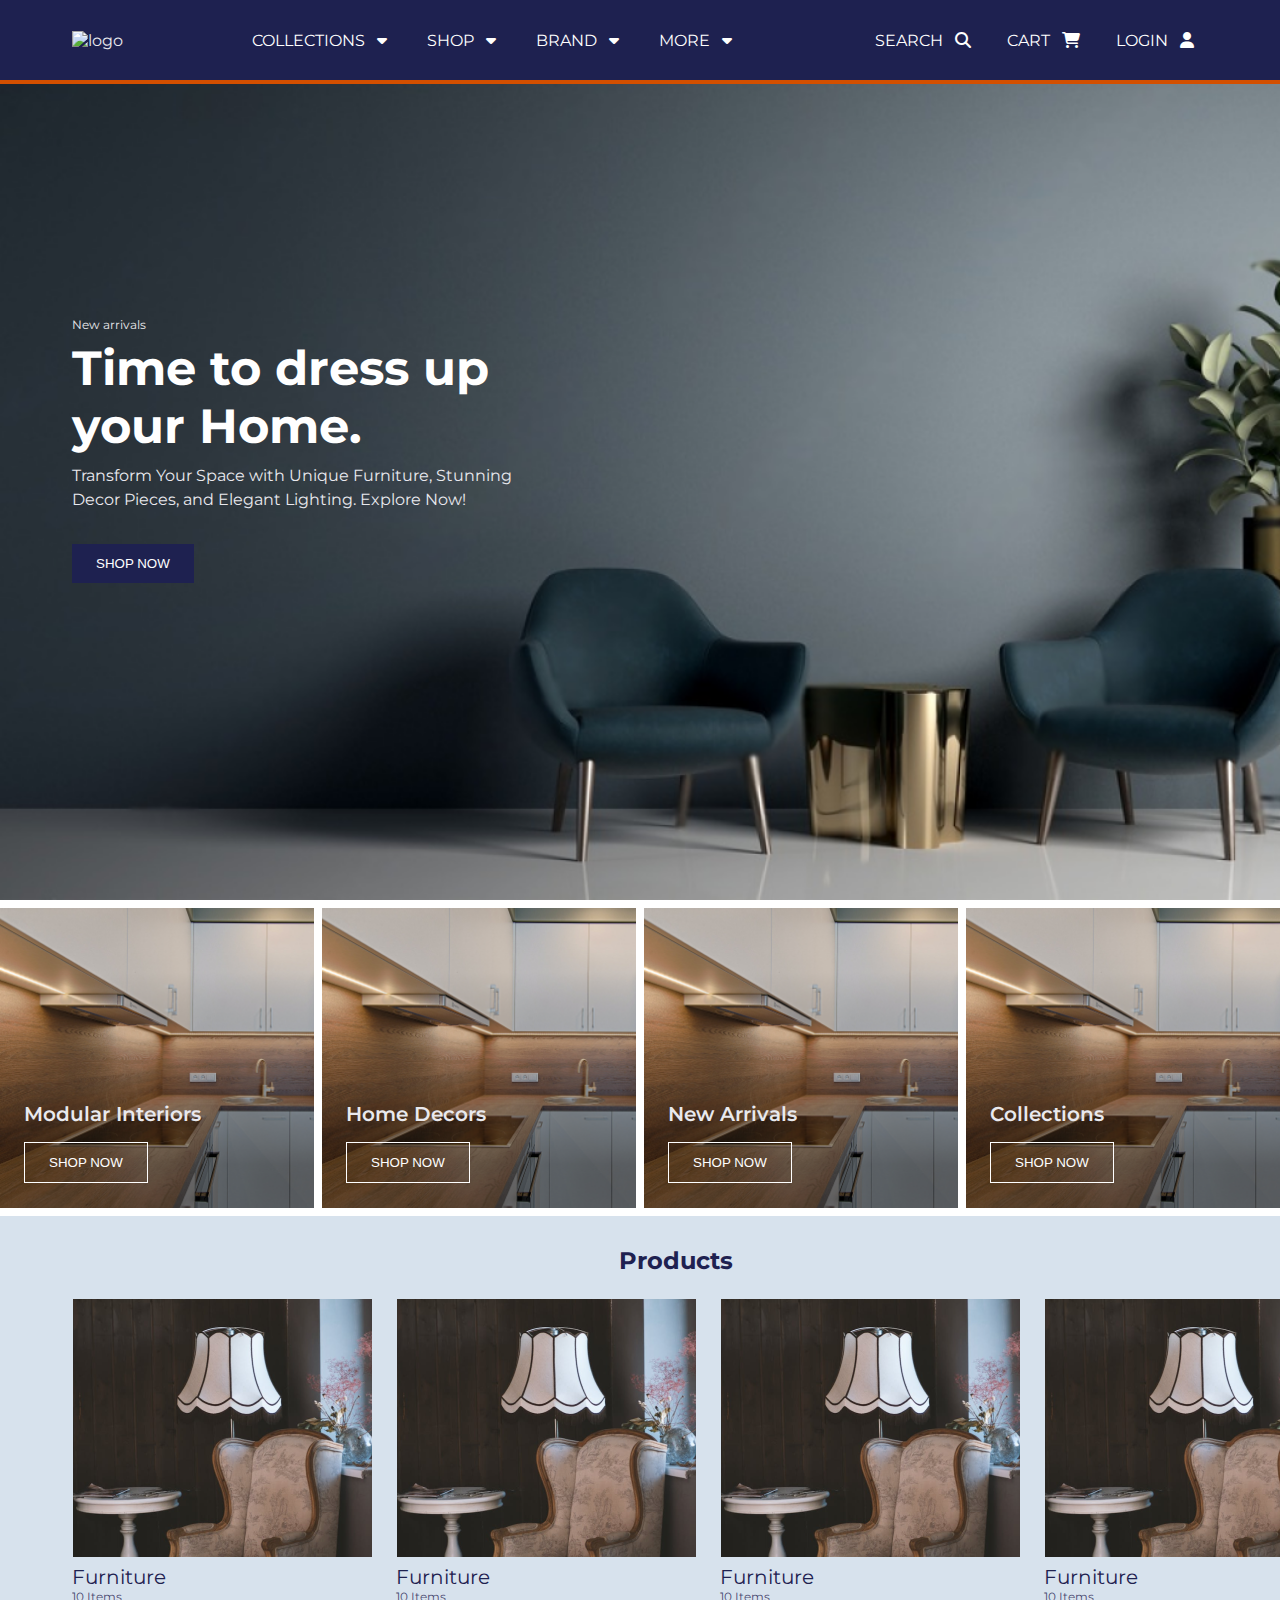
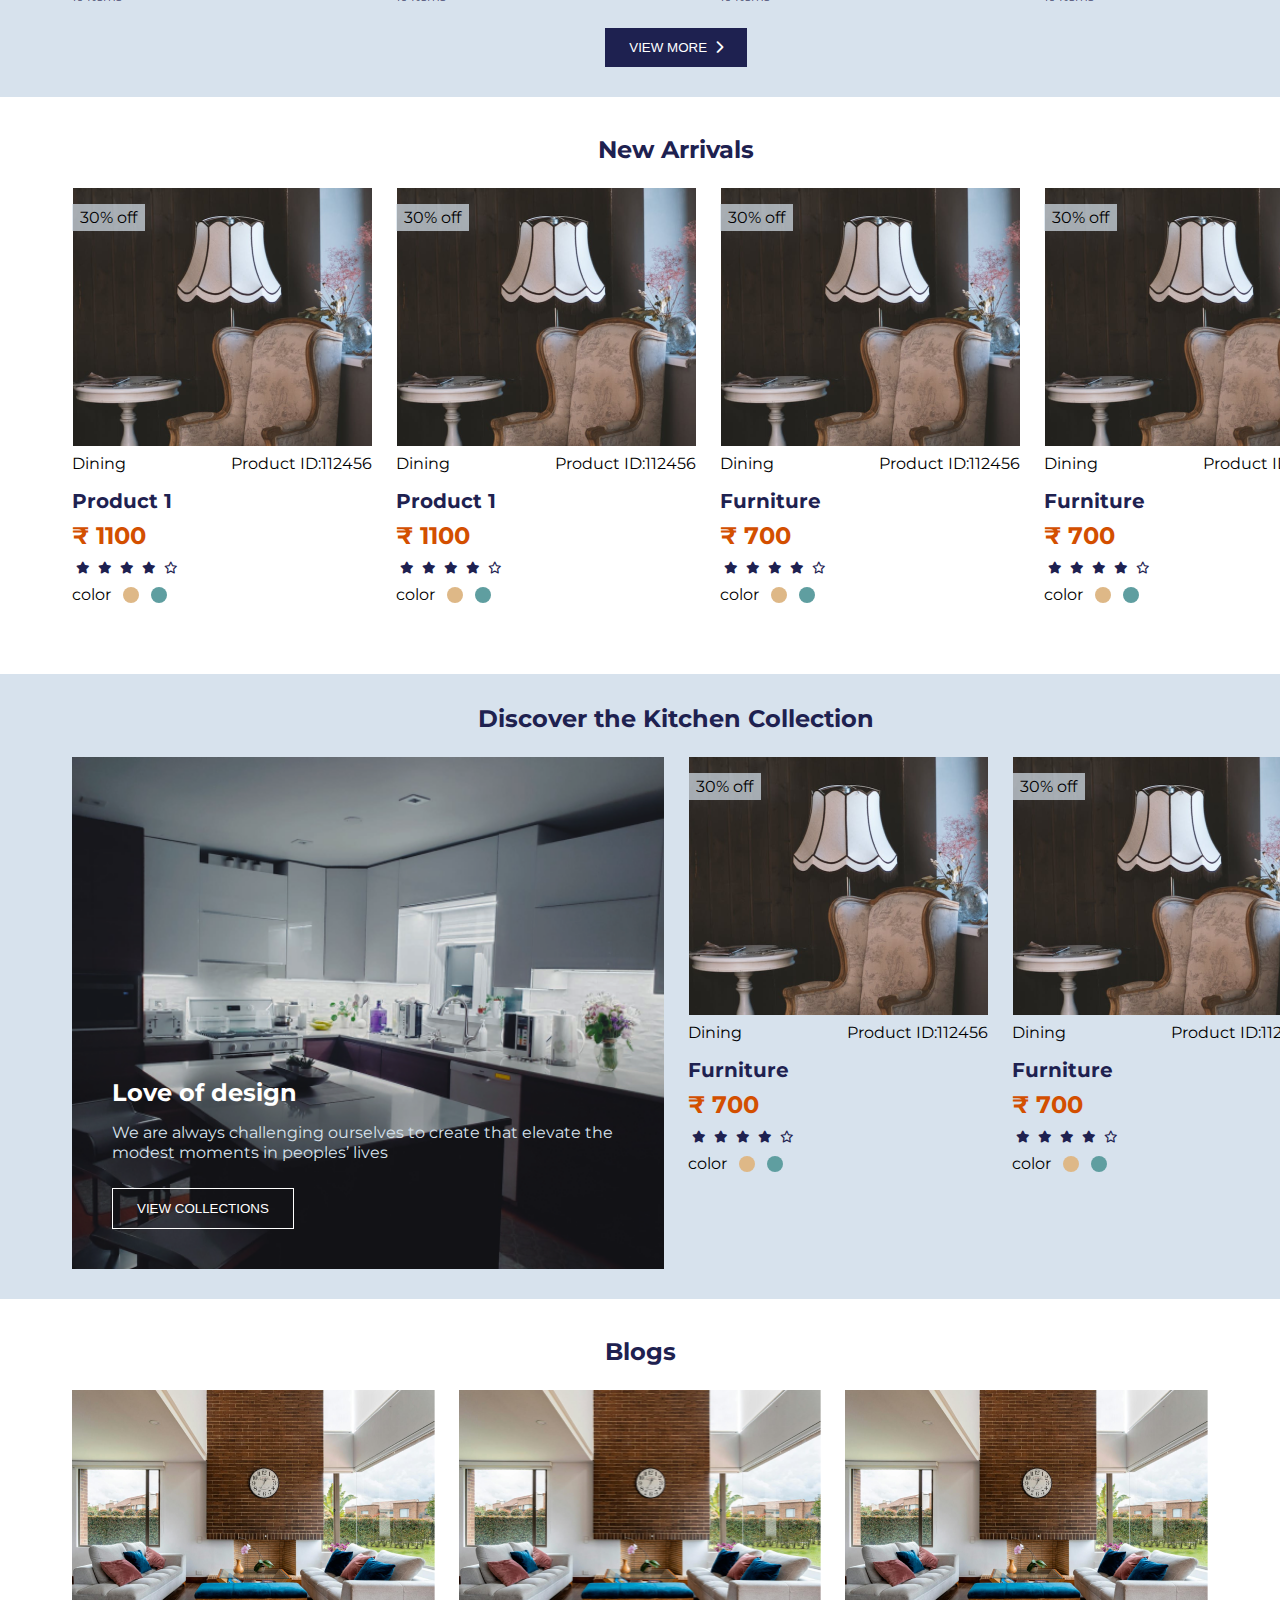
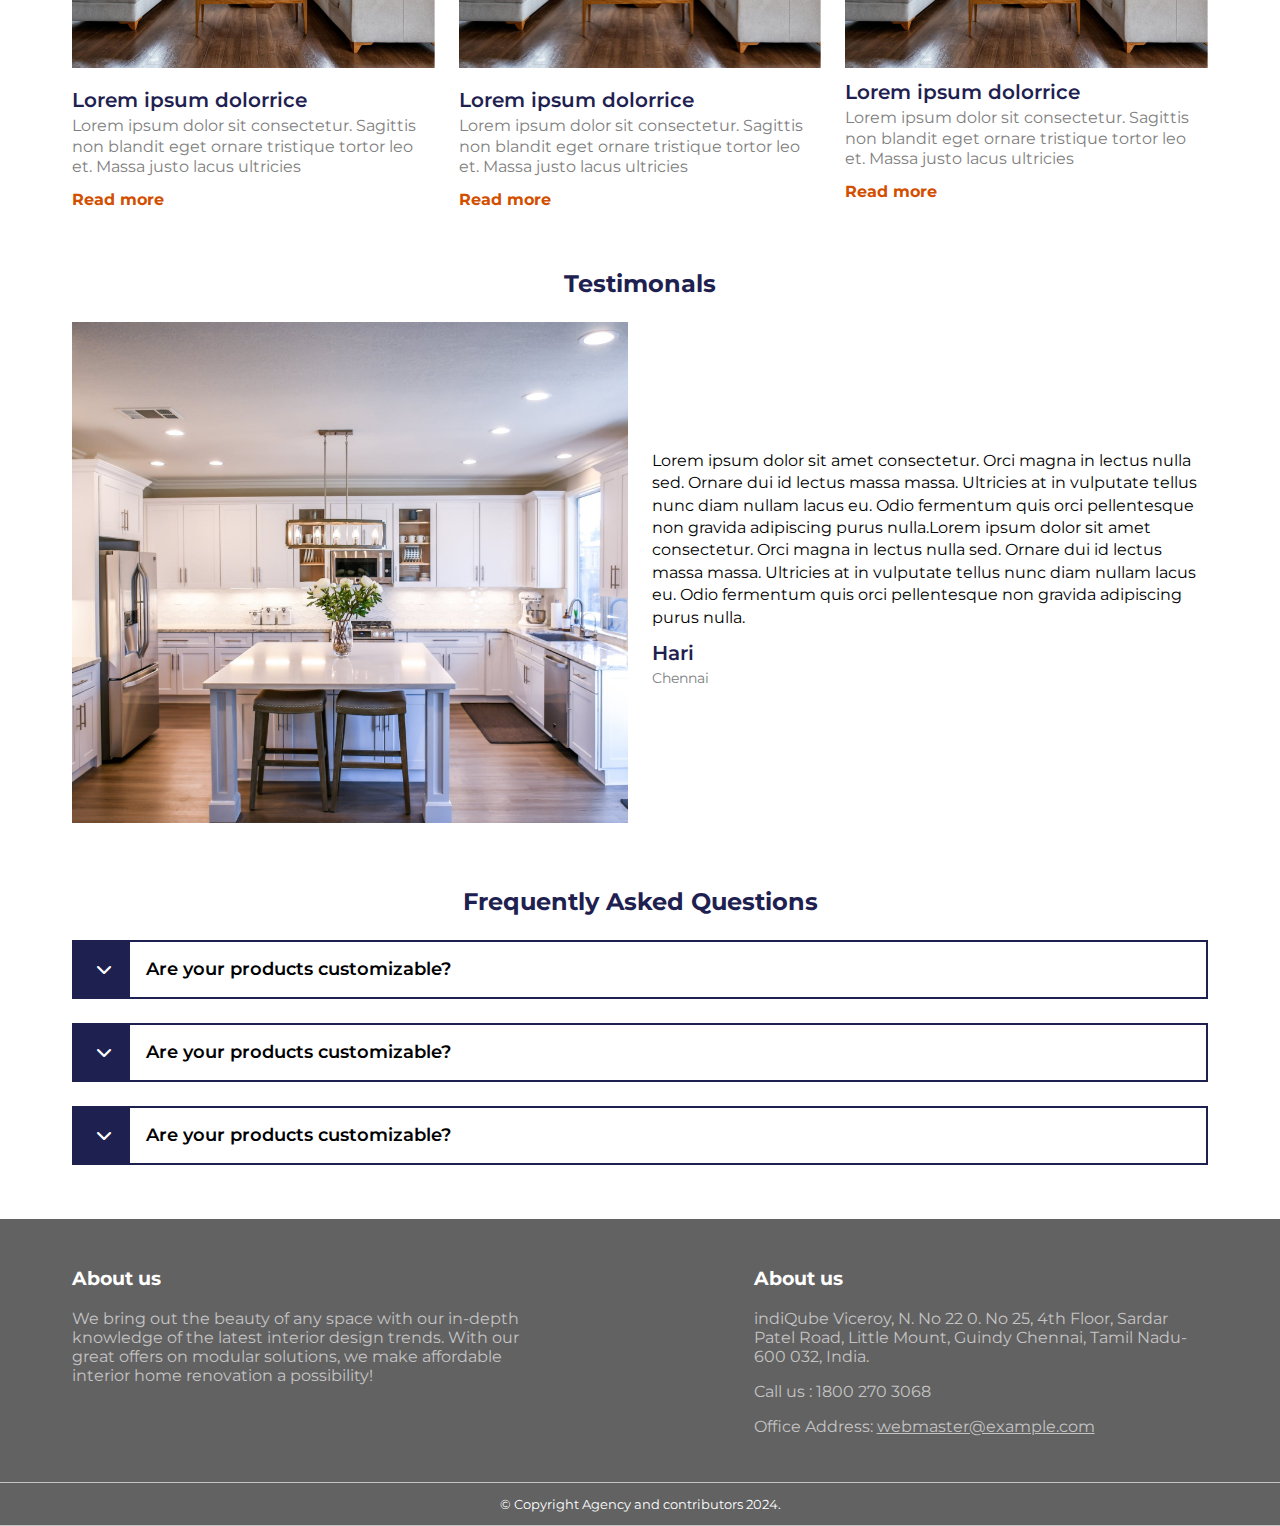
==== main.html @ 82f0e3bf "Add files via upload" ====
<!DOCTYPE html>
<html lang="en">
<head>
    <meta charset="UTF-8">
    <meta name="viewport" content="width=device-width, initial-scale=1.0">
    <title>Modern Envision eCommerce</title>
    <link rel="stylesheet" href="style.css">
    <link rel="stylesheet" href="responive.css">
    <link rel="stylesheet" href="https://cdnjs.cloudflare.com/ajax/libs/font-awesome/6.5.1/css/all.min.css" />
    <link rel="preconnect" href="https://fonts.googleapis.com">
    <link rel="preconnect" href="https://fonts.gstatic.com" crossorigin>
    <link href="https://fonts.googleapis.com/css2?family=Montserrat:ital,wght@0,100..900;1,100..900&display=swap" rel="stylesheet">
</head>
<body>
    
    <header class="nav">
        <div class="logo-link">
            <img src="Images/Logo.svg" alt="logo" class="logo">
        </div>
        <div class="menu">
            <a href="#" class="menu-item">
                <div class="menu-link">COLLECTIONS</div>
                <i class="fa fa-caret-down"></i>
            </a>
            <a href="#" class="menu-item">
                <div class="menu-link">SHOP</div>
                <i class="fa fa-caret-down"></i>
            </a>
            <a href="#" class="menu-item">
                <div class="menu-link">BRAND</div>
                <i class="fa fa-caret-down"></i>
            </a>
            <a href="#" class="menu-item">
                <div class="menu-link">MORE</div>
                <i class="fa fa-caret-down"></i>
            </a>
        </div>

        <div class="link">
            <a href="#" class="link-item">
                <div class="menu-link">SEARCH</div>
                <i class="fa fa-search" aria-hidden="true"></i>
                
            </a>
            <a href="#" class="link-item">
                <div class="menu-link">CART</div>
                <i class="fa fa-shopping-cart" aria-hidden="true"></i>
            </a>
            <a href="#" class="link-item">
                <div class="menu-link">LOGIN</div>
                <i class="fa fa-user" ></i>
            </a>
            
            <div class="action-btn">
                <i class="fa fa-bars" aria-hidden="true"></i>
            </div>
            
        </div>
        <div class="Nav_dropdown">
            <div class="action-btn">
                <i class="fa fa-bars" aria-hidden="true"></i>
            </div>
            <div class="menu">
                <a href="#" class="menu-item">
                    <div class="menu-link">COLLECTIONS</div>
                </a>
                <a href="#" class="menu-item">
                    <div class="menu-link">SHOP</div>
                </a>
                <a href="#" class="menu-item">
                    <div class="menu-link">BRAND</div>
                </a>
                <a href="#" class="menu-item">
                    <div class="menu-link">MORE</div>
                </a>
            </div>
    
        </div>
    
    </header>
    <section class="hero">
        <img src="Images/hero-image.png" alt="hero-image" class="hero-image">
        <div class="hero-wrapper">
            <div class="hero-contant">
                <div class="hero-caption">New arrivals</div>
                <div class="hero-heading">Time to dress up your Home.</div>
                <div class="hero-subheading">Transform Your Space with Unique Furniture, Stunning Decor Pieces, and Elegant Lighting. Explore Now!</div>
            </div>
            <div class="primary-btn-container">
                <button class="primary-btn">SHOP NOW</button>
            </div>
        </div>
    </section>

    <!--End of header-->
    <!--start of collection-->
    <section class="collection">
        <div class="collection-card1">
            <img src="Images/collection1.png" alt="collection-image" class="collection-image">
            <div class="collection-container">
                <div class="collection-name">Modular Interiors</div>
                <button class="secondary-btn">SHOP NOW</button>
            </div>
        </div>
        <div class="collection-card2">
            <img src="Images/collection1.png" alt="collection-image" class="collection-image">
            <div class="collection-container">
                <div class="collection-name">Home Decors</div>
                <button class="secondary-btn">SHOP NOW</button>
            </div>
        </div>
        <div class="collection-card3">
            <img src="Images/collection1.png" alt="collection-image" class="collection-image">
            <div class="collection-container">
                <div class="collection-name">New Arrivals</div>
                <button class="secondary-btn">SHOP NOW</button>
            </div>
        </div>
        <div class="collection-card4">
            <img src="Images/collection1.png" alt="collection-image" class="collection-image">
            <div class="collection-container">
                <div class="collection-name">Collections</div>
                <button class="secondary-btn">SHOP NOW</button>
            </div>
        </div>

    </section>

    <!--end of collection-->
    <!--Start of Products-->
    <section class="products">
        <div class="section-heading-container">
            <div class="section-heading">Products</div>
        </div>
        <div class="products-wrapper">
            <!--product card-->
            <a class="products-card" href="#">
                <div class="product-image-wrapper">
                    <img src="Images/Product-image.png" alt="Product-image" class="product-image">
                </div>
                <p class="product-name">Furniture</p>
                <p class="No-of-product">10 Items</p>
            </a>
            <a class="products-card" href="#">
                <div class="product-image-wrapper">
                    <img src="Images/Product-image.png" alt="Product-image" class="product-image">
                </div>
                <p class="product-name">Furniture</p>
                <p class="No-of-product">10 Items</p>
            </a>
            <a class="products-card" href="#">
                <div class="product-image-wrapper">
                    <img src="Images/Product-image.png" alt="Product-image" class="product-image">
                </div>
                <p class="product-name">Furniture</p>
                <p class="No-of-product">10 Items</p>
            </a>
            <a class="products-card" href="#">
                <div class="product-image-wrapper">
                    <img src="Images/Product-image.png" alt="Product-image" class="product-image">
                </div>
                <p class="product-name">Furniture</p>
                <p class="No-of-product">10 Items</p>
            </a>
            <a class="products-card" href="#">
                <div class="product-image-wrapper">
                    <img src="Images/Product-image.png" alt="Product-image" class="product-image">
                </div>
                <p class="product-name">Furniture</p>
                <p class="No-of-product">10 Items</p>
            </a>
            <a class="products-card" href="#">
                <div class="product-image-wrapper">
                    <img src="Images/Product-image.png" alt="Product-image" class="product-image">
                </div>
                <p class="product-name">Furniture</p>
                <p class="No-of-product">10 Items</p>
            </a>
            <a class="products-card" href="#">
                <div class="product-image-wrapper">
                    <img src="Images/Product-image.png" alt="Product-image" class="product-image">
                </div>
                <p class="product-name">Furniture</p>
                <p class="No-of-product">10 Items</p>
            </a>
        </div>
        <div class="section-btn-container">
            <button class="primary-btn">VIEW MORE <span><i class="fa-solid fa-chevron-right"></i> </span></button>
        </div>
    </section>

    <!--End of product sections-->
    <!--End of New Arrivals-->
    <section class="New-arrivals">
        <div class="section-heading-container">
            <div class="section-heading">New Arrivals</div>
        </div>
        <div class="products-wrapper">
            <!--product card-->
            <div class="products-card-new-arrivals" id="prod-0001">
                <div class="product-image-wrapper">
                    <img src="Images/Product-image.png" alt="Product-image" class="product-image">
                    <div class="product-offer">30% off</div>
                    <!--<div class="add-to-cart-container">
                        <button class="secondary-btn">Add to card</button>
                    </div>-->
                </div>
                <div class="product-id">
                    <div class="product-cat">Dining</div>
                    <div class="prod-id">Product ID:112456</div>
                </div>
                <p class="product-name">Product 1</p>
                <p class="product-price">₹ 1100</p>
                <div class="product-rating">
                    <i class="fa-solid fa-star fa-xs" id="star"></i>
                    <i class="fa-solid fa-star fa-xs" id="star"></i>
                    <i class="fa-solid fa-star fa-xs" id="star"></i>
                    <i class="fa-solid fa-star fa-xs" id="star"></i>
                    <i class="fa-regular fa-star fa-xs" id="star"></i>
                </div>
                <div class="product-color-container">
                    <p class="product-color">color </p>
                    <div class="prod_color"></div>
                    <div class="prod_color"></div>    

                </div>
            </div>
            <!--product card-->
            <div class="products-card-new-arrivals" id="prod-0001">
                <div class="product-image-wrapper">
                    <img src="Images/Product-image.png" alt="Product-image" class="product-image">
                    <div class="product-offer">30% off</div>
                    <!--<div class="add-to-cart-container">
                        <button class="secondary-btn">Add to card</button>
                    </div>-->
                </div>
                <div class="product-id">
                    <div class="product-cat">Dining</div>
                    <div class="prod-id">Product ID:112456</div>
                </div>
                <p class="product-name">Product 1</p>
                <p class="product-price">₹ 1100</p>
                <div class="product-rating">
                    <i class="fa-solid fa-star fa-xs" id="star"></i>
                    <i class="fa-solid fa-star fa-xs" id="star"></i>
                    <i class="fa-solid fa-star fa-xs" id="star"></i>
                    <i class="fa-solid fa-star fa-xs" id="star"></i>
                    <i class="fa-regular fa-star fa-xs" id="star"></i>
                </div>
                <div class="product-color-container">
                    <p class="product-color">color </p>
                    <div class="prod_color"></div>
                    <div class="prod_color"></div>    

                </div>
            </div>
            <!--product card-->
            <div class="products-card-new-arrivals">
                <div class="product-image-wrapper">
                    <img src="Images/Product-image.png" alt="Product-image" class="product-image">
                    <div class="product-offer">30% off</div>
                    <!--<div class="add-to-cart-container">
                        <button class="secondary-btn">Add to card</button>
                    </div>-->
                </div>
                <div class="product-id">
                    <div class="product-cat">Dining</div>
                    <div class="prod-id">Product ID:112456</div>
                </div>
                <p class="product-name">Furniture</p>
                <p class="product-price">₹ 700</p>
                <div class="product-rating">
                    <i class="fa-solid fa-star fa-xs" id="star"></i>
                    <i class="fa-solid fa-star fa-xs" id="star"></i>
                    <i class="fa-solid fa-star fa-xs" id="star"></i>
                    <i class="fa-solid fa-star fa-xs" id="star"></i>
                    <i class="fa-regular fa-star fa-xs" id="star"></i>
                </div>
                <div class="product-color-container">
                    <p class="product-color">color </p>
                    <div class="prod_color"></div>
                    <div class="prod_color"></div>    

                </div>
            </div>
            <!--product card-->
            <div class="products-card-new-arrivals" >
                <div class="product-image-wrapper">
                    <img src="Images/Product-image.png" alt="Product-image" class="product-image">
                    <div class="product-offer">30% off</div>
                    <!--<div class="add-to-cart-container">
                        <button class="secondary-btn">Add to card</button>
                    </div>-->
                </div>
                <div class="product-id">
                    <div class="product-cat">Dining</div>
                    <div class="prod-id">Product ID:112456</div>
                </div>
                <p class="product-name">Furniture</p>
                <p class="product-price">₹ 700</p>
                <div class="product-rating">
                    <i class="fa-solid fa-star fa-xs" id="star"></i>
                    <i class="fa-solid fa-star fa-xs" id="star"></i>
                    <i class="fa-solid fa-star fa-xs" id="star"></i>
                    <i class="fa-solid fa-star fa-xs" id="star"></i>
                    <i class="fa-regular fa-star fa-xs" id="star"></i>
                </div>
                <div class="product-color-container">
                    <p class="product-color">color </p>
                    <div class="prod_color"></div>
                    <div class="prod_color"></div>    

                </div>
            </div>
            <!--product card-->
            <div class="products-card-new-arrivals" >
                <div class="product-image-wrapper">
                    <img src="Images/Product-image.png" alt="Product-image" class="product-image">
                    <div class="product-offer">30% off</div>
                    <!--<div class="add-to-cart-container">
                        <button class="secondary-btn">Add to card</button>
                    </div>-->
                </div>
                <div class="product-id">
                    <div class="product-cat">Dining</div>
                    <div class="prod-id">Product ID:112456</div>
                </div>
                <p class="product-name">Furniture</p>
                <p class="product-price">₹ 700</p>
                <div class="product-rating">
                    <i class="fa-solid fa-star fa-xs" id="star"></i>
                    <i class="fa-solid fa-star fa-xs" id="star"></i>
                    <i class="fa-solid fa-star fa-xs" id="star"></i>
                    <i class="fa-solid fa-star fa-xs" id="star"></i>
                    <i class="fa-regular fa-star fa-xs" id="star"></i>
                </div>
                <div class="product-color-container">
                    <p class="product-color">color </p>
                    <div class="prod_color"></div>
                    <div class="prod_color"></div>    

                </div>
            </div>
            <!--product card-->
            <div class="products-card-new-arrivals" >
                <div class="product-image-wrapper">
                    <img src="Images/Product-image.png" alt="Product-image" class="product-image">
                    <div class="product-offer">30% off</div>
                    <!--<div class="add-to-cart-container">
                        <button class="secondary-btn">Add to card</button>
                    </div>-->
                </div>
                <div class="product-id">
                    <div class="product-cat">Dining</div>
                    <div class="prod-id">Product ID:112456</div>
                </div>
                <p class="product-name">Furniture</p>
                <p class="product-price">₹ 700</p>
                <div class="product-rating">
                    <i class="fa-solid fa-star fa-xs" id="star"></i>
                    <i class="fa-solid fa-star fa-xs" id="star"></i>
                    <i class="fa-solid fa-star fa-xs" id="star"></i>
                    <i class="fa-solid fa-star fa-xs" id="star"></i>
                    <i class="fa-regular fa-star fa-xs" id="star"></i>
                </div>
                <div class="product-color-container">
                    <p class="product-color">color </p>
                    <div class="prod_color"></div>
                    <div class="prod_color"></div>    

                </div>
            </div>
        </div>   
    </section>
    <!---end of new-arivals-->
    <!---start of collectios-->
    <section class="New-collection">
        <div class="collection-collection">
            <div class="section-heading-container">
                <div class="section-heading">Discover the Kitchen Collection</div>
            </div>
            <div class="New-collection-container">
                <div class="collection-ad">
                    <img src="Images/collection-ad-image.png" class="collection-ad-image">
                    <div class="collection-ad-contant">
                        <p class="collection-ad-heading">Love of design</p>
                        <p class="collection-ad-paragraph">We are always challenging ourselves to create that elevate the modest moments in peoples’ lives</p>
                        <button class="secondary-btn">VIEW COLLECTIONS</button>
                    </div>
                </div>
                <div class="collection-products-wrapper">
                    <div class="products-wrapper">
                        <div class="products-card-new-arrivals" >
                            <div class="product-image-wrapper">
                                <img src="Images/Product-image.png" alt="Product-image" class="product-image">
                                <div class="product-offer">30% off</div>
                                <!--<div class="add-to-cart-container">
                                    <button class="secondary-btn">Add to card</button>
                                </div>-->
                            </div>
                            <div class="product-id">
                                <div class="product-cat">Dining</div>
                                <div class="prod-id">Product ID:112456</div>
                            </div>
                            <p class="product-name">Furniture</p>
                            <p class="product-price">₹ 700</p>
                            <div class="product-rating">
                                <i class="fa-solid fa-star fa-xs" id="star"></i>
                                <i class="fa-solid fa-star fa-xs" id="star"></i>
                                <i class="fa-solid fa-star fa-xs" id="star"></i>
                                <i class="fa-solid fa-star fa-xs" id="star"></i>
                                <i class="fa-regular fa-star fa-xs" id="star"></i>
                            </div>
                            <div class="product-color-container">
                                <p class="product-color">color </p>
                                <div class="prod_color"></div>
                                <div class="prod_color"></div>    
            
                            </div>
                        </div>

                        <div class="products-card-new-arrivals" >
                            <div class="product-image-wrapper">
                                <img src="Images/Product-image.png" alt="Product-image" class="product-image">
                                <div class="product-offer">30% off</div>
                                <!--<div class="add-to-cart-container">
                                    <button class="secondary-btn">Add to card</button>
                                </div>-->
                            </div>
                            <div class="product-id">
                                <div class="product-cat">Dining</div>
                                <div class="prod-id">Product ID:112456</div>
                            </div>
                            <p class="product-name">Furniture</p>
                            <p class="product-price">₹ 700</p>
                            <div class="product-rating">
                                <i class="fa-solid fa-star fa-xs" id="star"></i>
                                <i class="fa-solid fa-star fa-xs" id="star"></i>
                                <i class="fa-solid fa-star fa-xs" id="star"></i>
                                <i class="fa-solid fa-star fa-xs" id="star"></i>
                                <i class="fa-regular fa-star fa-xs" id="star"></i>
                            </div>
                            <div class="product-color-container">
                                <p class="product-color">color </p>
                                <div class="prod_color"></div>
                                <div class="prod_color"></div>    
            
                            </div>
                        </div>

                        <div class="products-card-new-arrivals" >
                            <div class="product-image-wrapper">
                                <img src="Images/Product-image.png" alt="Product-image" class="product-image">
                                <div class="product-offer">30% off</div>
                                <!--<div class="add-to-cart-container">
                                    <button class="secondary-btn">Add to card</button>
                                </div>-->
                            </div>
                            <div class="product-id">
                                <div class="product-cat">Dining</div>
                                <div class="prod-id">Product ID:112456</div>
                            </div>
                            <p class="product-name">Furniture</p>
                            <p class="product-price">₹ 700</p>
                            <div class="product-rating">
                                <i class="fa-solid fa-star fa-xs" id="star"></i>
                                <i class="fa-solid fa-star fa-xs" id="star"></i>
                                <i class="fa-solid fa-star fa-xs" id="star"></i>
                                <i class="fa-solid fa-star fa-xs" id="star"></i>
                                <i class="fa-regular fa-star fa-xs" id="star"></i>
                            </div>
                            <div class="product-color-container">
                                <p class="product-color">color </p>
                                <div class="prod_color"></div>
                                <div class="prod_color"></div>    
            
                            </div>
                        </div>
                    </div>
                </div>
            </div>
        </div>

    </section>

    <!--End of New collection-->
    <!---start of blogs-->

    <section class="blogs-section">
        <div class="section-heading-container">
            <div class="section-heading">Blogs</div>

        </div>
        <div class="blogs-container">
            <div class="blogs">
                <div class="blogs-img">
                    <img src="Images/Blog-img.png" class="blogs-img">
                </div>
                <p class="bloger-name">Lorem ipsum dolorrice</p>
                <p class="bloger-story">Lorem ipsum dolor sit  consectetur. Sagittis non blandit eget ornare tristique tortor leo et. Massa justo lacus ultricies </p>
                <p class="tertiary-btn">Read more</p>
            </div>
            <div class="blogs">
                <div class="blogs-img">
                    <img src="Images/Blog-img.png" class="blogs-img">
                </div>
                <p class="bloger-name">Lorem ipsum dolorrice</p>
                <p class="bloger-story">Lorem ipsum dolor sit  consectetur. Sagittis non blandit eget ornare tristique tortor leo et. Massa justo lacus ultricies </p>
                <p class="tertiary-btn">Read more</p>
            </div>
            <div class="blogs">
                <div class="blogs-img-wrapper">
                    <img src="Images/Blog-img.png" class="blogs-img">
                </div>
                <p class="bloger-name">Lorem ipsum dolorrice</p>
                <p class="bloger-story">Lorem ipsum dolor sit  consectetur. Sagittis non blandit eget ornare tristique tortor leo et. Massa justo lacus ultricies </p>
                <a class="tertiary-btn">Read more</a>
            </div>
        </div>

    </section>
    <!--end of blogs-->
    <!--start of testimonals--> 
    <section class="testimonals-section">
        <div class="section-heading-container">
            <div class="section-heading">Testimonals</div>
            
        </div>
        <div class="testimonals-container">
            <div class="testimonals--wrapper-left">
                <img src="Images/testimonals.png" class="testimonals-image">
            </div>
            <div class="testimonals--wrapper-right">
                <p class="user-strory">Lorem ipsum dolor sit amet consectetur. Orci magna in lectus nulla sed. Ornare dui id lectus massa massa. Ultricies at in vulputate tellus nunc diam nullam lacus eu. Odio fermentum quis orci pellentesque non gravida adipiscing purus nulla.Lorem ipsum dolor sit amet consectetur. Orci magna in lectus nulla sed. Ornare dui id lectus massa massa. Ultricies at in vulputate tellus nunc diam nullam lacus eu. Odio fermentum quis orci pellentesque non gravida adipiscing purus nulla.</p>
                <p class="user-name">Hari</p>
                <p class="user-location">Chennai</p>
            </div>
        </div>
    </section>
    
    <!--end of testimonals-->
    <!--start of FAQ--> 
    <section class="faq">
        <div class="section-heading-container">
            <div class="section-heading">Frequently Asked Questions</div>
        </div>
        <div class="faq-container">
            <div class="accorden">
                <div class="accorden_head">
                    <div class="acord_icon">
                        <i class="fa fa-chevron-down" aria-hidden="true"></i>
                    </div>
                    <div class="acord_question">
                        Are your products customizable?
                    </div>
                </div>
                
            </div>
            <div class="faq_answer">
                <p>Lorem ipsum dolor sit amet. Sit dolor autem et aliquid quasi ad totam eveniet et quas iste ea sequi blanditiis. Et placeat ullam est dolorem labore et tempore omnis ut sequi voluptas ut distinctio reprehenderit sed blanditiis voluptatem. Ut omnis exercitationem id autem sunt sed distinctio explicabo id atque reiciendis.</p>
            </div>
        </div>

        <div class="faq-container">
            <div class="accorden">
                <div class="accorden_head">
                    <div class="acord_icon">
                        <i class="fa fa-chevron-down" aria-hidden="true"></i>
                    </div>
                    <div class="acord_question">
                        Are your products customizable?
                    </div>
                </div>
                
            </div>
            <div class="faq_answer">
                <p>Lorem ipsum dolor sit amet. Sit dolor autem et aliquid quasi ad totam eveniet et quas iste ea sequi blanditiis. Et placeat ullam est dolorem labore et tempore omnis ut sequi voluptas ut distinctio reprehenderit sed blanditiis voluptatem. Ut omnis exercitationem id autem sunt sed distinctio explicabo id atque reiciendis.</p>
            </div>
        </div>

        <div class="faq-container">
            <div class="accorden">
                <div class="accorden_head">
                    <div class="acord_icon">
                        <i class="fa fa-chevron-down" aria-hidden="true"></i>
                    </div>
                    <div class="acord_question">
                        Are your products customizable?
                    </div>
                </div>
                
            </div>
            <div class="faq_answer">
                <p>Lorem ipsum dolor sit amet. Sit dolor autem et aliquid quasi ad totam eveniet et quas iste ea sequi blanditiis. Et placeat ullam est dolorem labore et tempore omnis ut sequi voluptas ut distinctio reprehenderit sed blanditiis voluptatem. Ut omnis exercitationem id autem sunt sed distinctio explicabo id atque reiciendis.</p>
            </div>
        </div>
    </section>
    <section class="footer">
        <div class="container">
            <h3>About us</h3>
            <p>We bring out the beauty of any space with our in-depth knowledge of the latest interior design trends. With our great offers on modular solutions, we make affordable interior home renovation a possibility!</p>
        </div>
        <div class="container">
            <h3>About us</h3>
            <p>indiQube Viceroy, N. No 22 0. No 25, 4th Floor, Sardar Patel Road, Little Mount, Guindy Chennai, Tamil Nadu-600 032, India. </p>
            <p>Call us : <span>1800 270 3068</span></p>
            <p>Office Address: <a href="mailto:talktous@magickhome.com">webmaster@example.com</a></p>
            
        </div>


    </section>

    <section class="copyright">
        <p>© Copyright Agency and contributors 2024.</p>
    </section>
    
    <script src="script.js"></script>
</body>
</html>
---- style.css ----
body{
    font-family: "Montserrat", sans-serif;
    margin: 0;

}
section{
    overflow: hidden;
   
}
a{
    text-decoration: none;
}

i{
    padding-left: 4px;
}
header{
    display: flex;
    background-color: #1E2150;
    color: #E9E9EE;
    align-items: center;
    justify-content: space-between;
    position:fixed;
    top: 0;
    left: 0;
    right: 0;
    height: 80px;
    padding: 0 72px 0 72px;
    border-bottom: 3pt solid #D34F00;
    z-index: 100;
}
.logo{
    height: 64px;
}

.menu {
    display: flex;
}

.menu-item{
    display: flex;
    padding: 8px 16px 8px 16px;
    align-items: center;
    color: white;
}

.menu-item:hover, .link-item:hover{
    color: #D34F00;
    font-weight: bold;
}

.menu-link{
    padding: 8px;
    text-decoration: none;
}
.link{
    display: flex;
}

.link-item{
    display: flex;
    padding: 8px 14px 8px 14px;
    align-items: center;
    color: white;
}


.action-btn i{
    font-size: 18px;
}

.action-btn ,.Nav_dropdown{
    display: none;
}

.Nav_dropdown .active-nav{
    position: absolute;
    top: 0;
    bottom: 0;
    right: 0;
    width: 336px;
    height: 100vh;
    display: flex;
    flex-direction: column;
    background-color:rgba(30, 33, 80, 1);
    align-items: end;
    padding: 24px 24px;
}


.Nav_dropdown .menu{
    display: flex;
    flex-direction: column;
    padding: 8px 16px 8px 16px;
    color: white;
    width: 100%;
}

.Nav_dropdown .action-btn{
    display: block;
    float: right;
}



.hero{
    width: 100%;
    height: 100vh;
    position: relative;
    display: flex;
    align-items: center;
    
}
.collection-image, .hero-image {
    width: 100%;
    height: 100%;
    object-fit:cover;
    background-repeat: no-repeat;
    transition: scale .5s;
}

.collection-image:hover{
    scale: 1.1;
}


.hero-wrapper{
    position: absolute;
    max-width: 35%; 
    left:72px;

}

.hero-caption{
    color: #E9E9EE;
    font-size: 12px;
    padding-bottom: 8px;
}

.hero-heading{
    color:white;
    font-size: 48px;
    font-weight: bold;
    line-height: 120%;
    padding-bottom: 8px;
    
}

.hero-subheading{
    color: #E9E9EE;
    font-size: 16px;
    line-height: 150%

    
}

.primary-btn{
    background-color: #1E2150;
    color: white;
    padding: 12px 24px 12px 24px;
    border-style: none;
    cursor: pointer;
    transition: scale 0.15s, background-color 0.15s;
}

.primary-btn:hover{
    scale: 1.1;
    background-color: #D34F00;;
    
}
.hero-contant{
    margin-bottom: 32px;
}

.collection{
    display: flex;
    margin: 0;
    padding-top: 8px;
    width: 100%;
    height: 300px;
    justify-content: space-between;
    column-gap: 8px;
    overflow: auto;
}

.collection::-webkit-scrollbar{
    display: none;
}
.collection-card1, .collection-card2, .collection-card3, .collection-card4{
    flex: 1;
    height: 100%;
    min-width: 260px;
    position: relative;
    overflow: hidden;
}

.collection-container{
    position: absolute;
    bottom: 0;
    left: 0;
    right: 0;
    height: 30%;
    padding: 0  24px 16px 24px;
    
}



.collection-name{
    color: #E9E9EE;
    font-size: 20px;
    font-weight: 600;
    margin-bottom: 16px;
    
}
.secondary-btn{
    background-color: transparent;
    color: white;
    border: 1px solid white;
    padding: 12px 24px 12px 24px;
    cursor: pointer;
    transition: scale 0.15s, background-color 0.15s;
}

.secondary-btn:hover{
    background-color: rgba(0, 0, 0, .5);
    scale: 1.1;
}

.products, .New-arrivals, .blogs-section{
    display: flex;
    margin: 0;
    margin-top: 8px;
    padding: 30px 0px 30px 72px;
    width: auto;
    column-gap: 8px;
    flex-direction: column;
    background-color: #D7E2ED;
    
    
}
.New-arrivals{
    background-color: white;
}

.blogs-section, .testimonals-section, .faq, .footer{
    background-color: white;
    padding: 30px 72px 30px 72px;
}

.section-heading{
    color: #1E2150;
    font-weight: bold;
    font-size: 24px;
    text-align: center;
    margin-bottom: 24px;
}

.products-wrapper{
    position: relative;
    margin-bottom: 24px;
    display: flex;
    column-gap: 24px;
    overflow: auto;
}
.products-wrapper::-webkit-scrollbar{
    display: none;
}
.products-card{
    width: 300px;
    display: flex;
    flex-direction: column;

}
.products-card-new-arrivals{
    width: 300px;
    display: flex;
    flex-direction: column;
}

.product-image-wrapper{
    overflow: hidden;
    display: flex;
    position: relative;
    cursor: pointer;
}

.product-image{
    object-fit: cover;
    overflow: hidden;
    transition: scale .5s;
}
.product-image:hover{
    scale: 1.1;
}

.product-offer{
    position:absolute;
    left: 0;
    top: 16px;
    background-color: rgba(215, 226, 237, .7);
    padding: 4px 8px 4px 8px;
}
/*
.product-image-wrapper .add-to-cart-container{
    position: absolute;
    left: 0;
    right: 0;
    bottom: 0;
    top:  0;
    display: flex;
    justify-content: center;
    align-items: center;
    opacity: 0;
    
}*/


.products-card p, .products-card-new-arrivals p{
    margin: 0px;
    text-decoration: none;

    
}

.product-name{
    color: #1E2150;
    font-size: 20px;
    margin-bottom: 8px;
    margin-top: 8px !important;
    
}
.No-of-product{
    color: rgba(30, 33, 80, .8);
    font-size: 12px;
    margin-bottom: 8px;
}
.section-btn-container{
    display: flex;
    justify-content: space-around;
}

.product-id{
    display: flex;
    justify-content: space-between;
    margin-bottom: 8px;
    margin-top: 8px;
}

.products-card-new-arrivals .product-name{
    font-weight: bold;
    margin-bottom: 8px;
    
}

.product-rating{
    margin-bottom: 8px;
    color: #1E2150;
}


.product-price{
    color: #D34F00;
    font-weight: bold;
    font-size: 24px;
    padding-bottom: 8px;
}

.product-color-container{
    display:flex;
    justify-content: left;
    column-gap: 12px;
    align-items: center;
    margin-bottom: 8px;

}

.prod_color{
    width: 16px;
    height: 16px;
    border-radius: 50%;
    cursor: pointer;
}

.prod_color:nth-of-type(1){
    background-color: burlywood;
}
.prod_color:nth-of-type(2){
    background-color: cadetblue;
}

.active-color{
    outline: 2px solid #1E2150;
    outline-offset: 3px;

}
label{
    display: inline-block;
    width: 16px;
    height: 16px;
    border-radius: 50%;
    cursor: pointer;
}
label:nth-of-type(1) {
    background-color: burlywood;
}
label:nth-of-type(2){
    background-color: cadetblue;
}


[type=radio]:checked + label{
    border-spacing: 2px;
    outline: 1.5pt solid #1E2150;
    outline-offset: 2pt;

}

.custom-checkbox{
    position: relative;
    display: flex;
    align-items: center;
    justify-content: center;

}
.checkmark {
    position: absolute;
    height: 20px;
    width: 20px;
    border: 1.5px solid black;
    border-radius: 50%;
    opacity: 0;
    cursor: pointer;
    z-index: 10;
}

.color1{
    border-style: none;
    background-color: burlywood;
    border-radius: 50%;
    width: 16px;
    height: 16px;
    cursor: pointer;
}

.color2{
    position: relative;
    background-color: rgb(95, 221, 179);
    border-radius: 50%;
    width: 16px;
    height: 16px;
    cursor: pointer;
    z-index: 10;
}

.selected_color{
    border-spacing: 2px;
    outline: 2pt solid #1E2150;
    outline-offset: 2pt;
}



/*new-Collection*/

.New-collection{
    display: flex;
    margin: 0;
    margin-top: 8px;
    padding: 30px 0px 30px 72px;
    width: auto;
    column-gap: 8px;
    flex-direction: column;
    background-color: #D7E2ED;
    
}
.New-collection-container{
    position: relative;
    display: flex;
    column-gap: 24px;
}
.collection-ad{
    flex: 50%;
    width: 100%;
    display: flex;
    flex-direction: column;
    position: relative;

}

.collection-products-wrapper{
    flex: 50%;
    
    overflow: hidden;
}

.collection-ad-contant{
    position: absolute;
    z-index: 2;
    padding: 40px;
    bottom: 0;
    
 
}
.collection-ad-image{
    z-index: 1;
    
}

.collection-ad-heading{
    color:white;
    font-weight: bold;
    font-size: 24px;
    margin-bottom: 8px;
}

.collection-ad-paragraph{
    color:#D7E2ED;
    font-size: 16px;
    line-height: 130%;
    margin-bottom: 24px;
    text-wrap: wrap;
}

/*start of blogs*/

.blogs-container{
    display: flex;
    column-gap: 24px;

}

.blogs{
    flex: 1;
}

.blogs-img{
    width: 100%;
    margin-bottom: 8px;
}
.bloger-name, .user-name{
    margin: 0px;
    font-weight: 600;
    color: #1E2150;
    font-size: 20px;
    margin-bottom: 4px;
}

.bloger-story{
    margin: 0px;
    color: gray;
    font-size: 16px;
    line-height: 130%;
    margin-bottom: 12px;
    
}

.tertiary-btn{
    color: #D34F00;
    margin: 0px;
    font-size: 16px;
    font-weight: bold;
    cursor: pointer;
}

/*testminols start*/

.testimonals-container{
  display: flex;
  column-gap: 24px;
}

.testimonals--wrapper-left{
    flex: 50%;
    width: 100%;

}

.testimonals-image{
    background-color: #D7E2ED;    
    width: 100%;
}

.testimonals--wrapper-right{
    flex: 50%;
    width: 100%;
    display: flex;
    flex-direction: column;
    justify-content: center;
}
.user-location{
    color: gray;
    font-size: 10px;
    margin: 0;
}
.user-location{
    margin: 0px;
    color: gray;
    font-size: 14px;
    margin-bottom: 12px;
}
.user-strory{
    margin: 0px;
    font-size: 16px;
    line-height: 140%;
    margin-bottom: 12px;
    
}


.faq-container {
    border: rgba(30, 33, 80, 1);
    border-width: 2px;
    border-style: solid;
    display: flex;
    flex-direction: column;
    cursor: pointer;
    margin-bottom: 24px;
}



.accorden_head{
    display: flex;
}
.acord_icon i{
    color: white;
}
.acord_icon{
    background-color: #1E2150;
    display: inline;
    padding: 18px 18px;
    
}
.acord_question{
    background-color: transparent;
    padding-left: 16px;
    display: flex;
    align-items: center;
    justify-content: center;
    font-size: 18px;
    font-weight: 600;
}

.faq_answer p{
    margin-left: 16px;
    
}

.faq-container .faq_answer{
    height: 0;
    overflow: hidden;
    transition: height .8s ease;
    
}

.faq-container.active .faq_answer{
    background-color: #f1f7fc;
    height: 150px;
    overflow: scroll;
    overflow-x: hidden;
}


.faq-container.active i{
    transform: rotate(180deg);
}

i {
    transition: transform 0.5s ease;
}


html::-webkit-scrollbar-track{
    background: #D34F00;
    border-bottom: 2px;
}

html::-webkit-scrollbar-track{
    background: #1E2150;
}

.footer, .copyright{
    background-color: #626262;
    color: white;
    display: flex;
    flex-direction: row;
    justify-content: space-between;
    border-bottom: #c5c4c4 solid 1px;
}

.footer .container{
    max-width: 40%;
}

.footer .container p{
    color: #c5c4c4;
}

.footer .container p a{
    color: #c5c4c4;
    text-decoration: underline;
}

.copyright, .copyright p{
    justify-content: center;
    font-size: small;
}
---- responive.css ----
/*extra large device*/
@media (max-width: 1440px){
  
}
/*large display, laptop*/
@media (min-width: 1280px) and (max-width: 1439px){

}

/* taplet-landscape*/
@media (min-width: 781px) and (max-width: 1279px){
    .nav{
        padding: 0 72px 0 72px;
    }

    .logo-link img{
        height: 48px;
    }
    header .menu{
        display: none;
    }
    header .link{
        align-items: center;
    }
    
    header .link .action-btn{
        padding-left: 14px;
    }

    header .action-btn{
        display: inline-block;
    }

    .hero-wrapper {
        position: absolute;
        left: 120px;
        right: 120px;
        max-width: 80%;
        display: flex;
        flex-direction: column;
        align-items: center;
    }
    .hero-contant div{
        display: flex;
        flex-direction: column;
        align-items: center;
        text-align: center;
    }

    

}

/*taplet, mobile-landscape*/
@media (min-width: 376px) and (max-width: 780px){
    .nav{
        padding: 0 24px 0 24px;
    }
    .logo-link img{
        height: 48px;
    }
    header .menu{
        display: none;
    }
    header .link{
        align-items: center;
    }
    
    .nav .link .link-item div{
        display: none;
    }
    header .link .action-btn{
        padding-left: 14px;
    }

    header .action-btn{
        display: inline-block;
    }

    .hero-wrapper {
        position: absolute;
        left: 24px;
        right: 24px;
        max-width: 100%;
        display: flex;
        flex-direction: column;
        align-items: center;
    }
    .hero-contant div{
        display: flex;
        flex-direction: column;
        align-items: center;
        text-align: center;
    }

    .products, .New-arrivals, .blogs-section{
        display: flex;
        margin: 0;
        margin-top: 8px;
        padding: 24px 0px 24px 24px;
        column-gap: 8px;
        flex-direction: column;
        background-color: #D7E2ED;
    }


    
}


/*mobile-portarit*/
@media (max-width: 375px){
    .nav{
        padding: 0 24px 0 24px;
    }
    .logo-link img{
        height: 48px;
    }
    header .menu{
        display: none;
    }
    header .link{
        align-items: center;
    }
    
    .nav .link .link-item div{
        display: none;
    }
    header .link .action-btn{
        padding-left: 14px;
    }

    header .action-btn{
        display: inline-block;
    }

    .hero-wrapper {
        position: absolute;
        left: 24px;
        right: 24px;
        max-width: 100%;
        display: flex;
        flex-direction: column;
        align-items: center;
    }
    .hero-contant div{
        display: flex;
        flex-direction: column;
        align-items: center;
        text-align: center;
    }

    .products, .New-arrivals, .blogs-section{
        display: flex;
        margin: 0;
        margin-top: 8px;
        padding: 24px 0px 24px 24px;
        column-gap: 8px;
        flex-direction: column;
        background-color: #D7E2ED;
    }

    .collection-card1, .collection-card2, .collection-card3, .collection-card4 {
        flex: 1;
        height: 100%;
        min-width: 300px;
        position: relative;
        overflow: hidden;
    }

    .New-collection {
        display: flex;
        margin: 0;
        margin-top: 8px;
        padding: 30px 24px 30px 24px;
        width: auto;
        column-gap: 8px;
        flex-direction: column;
        background-color: #D7E2ED;
    }

    .collection-ad-contant {
        position: absolute;
        z-index: 2;
        padding: 20px;
        top: 30%;
    }

    .section-heading-container{
        display: flex;
        justify-content: center;
    }

    .collection-ad-paragraph {
        display: none;
    }

    .collection-ad-heading {
        color: white;
        font-weight: bold;
        font-size: 24px;
        margin-bottom: 16px;
    }
    .blogs-section .blogs-container .blogs:nth-of-type(3),
    .blogs-section .blogs-container .blogs:nth-of-type(2){
        display: none;
    }

    .testimonals-section .testimonals-container{
        flex-direction: column;
    }

   
}
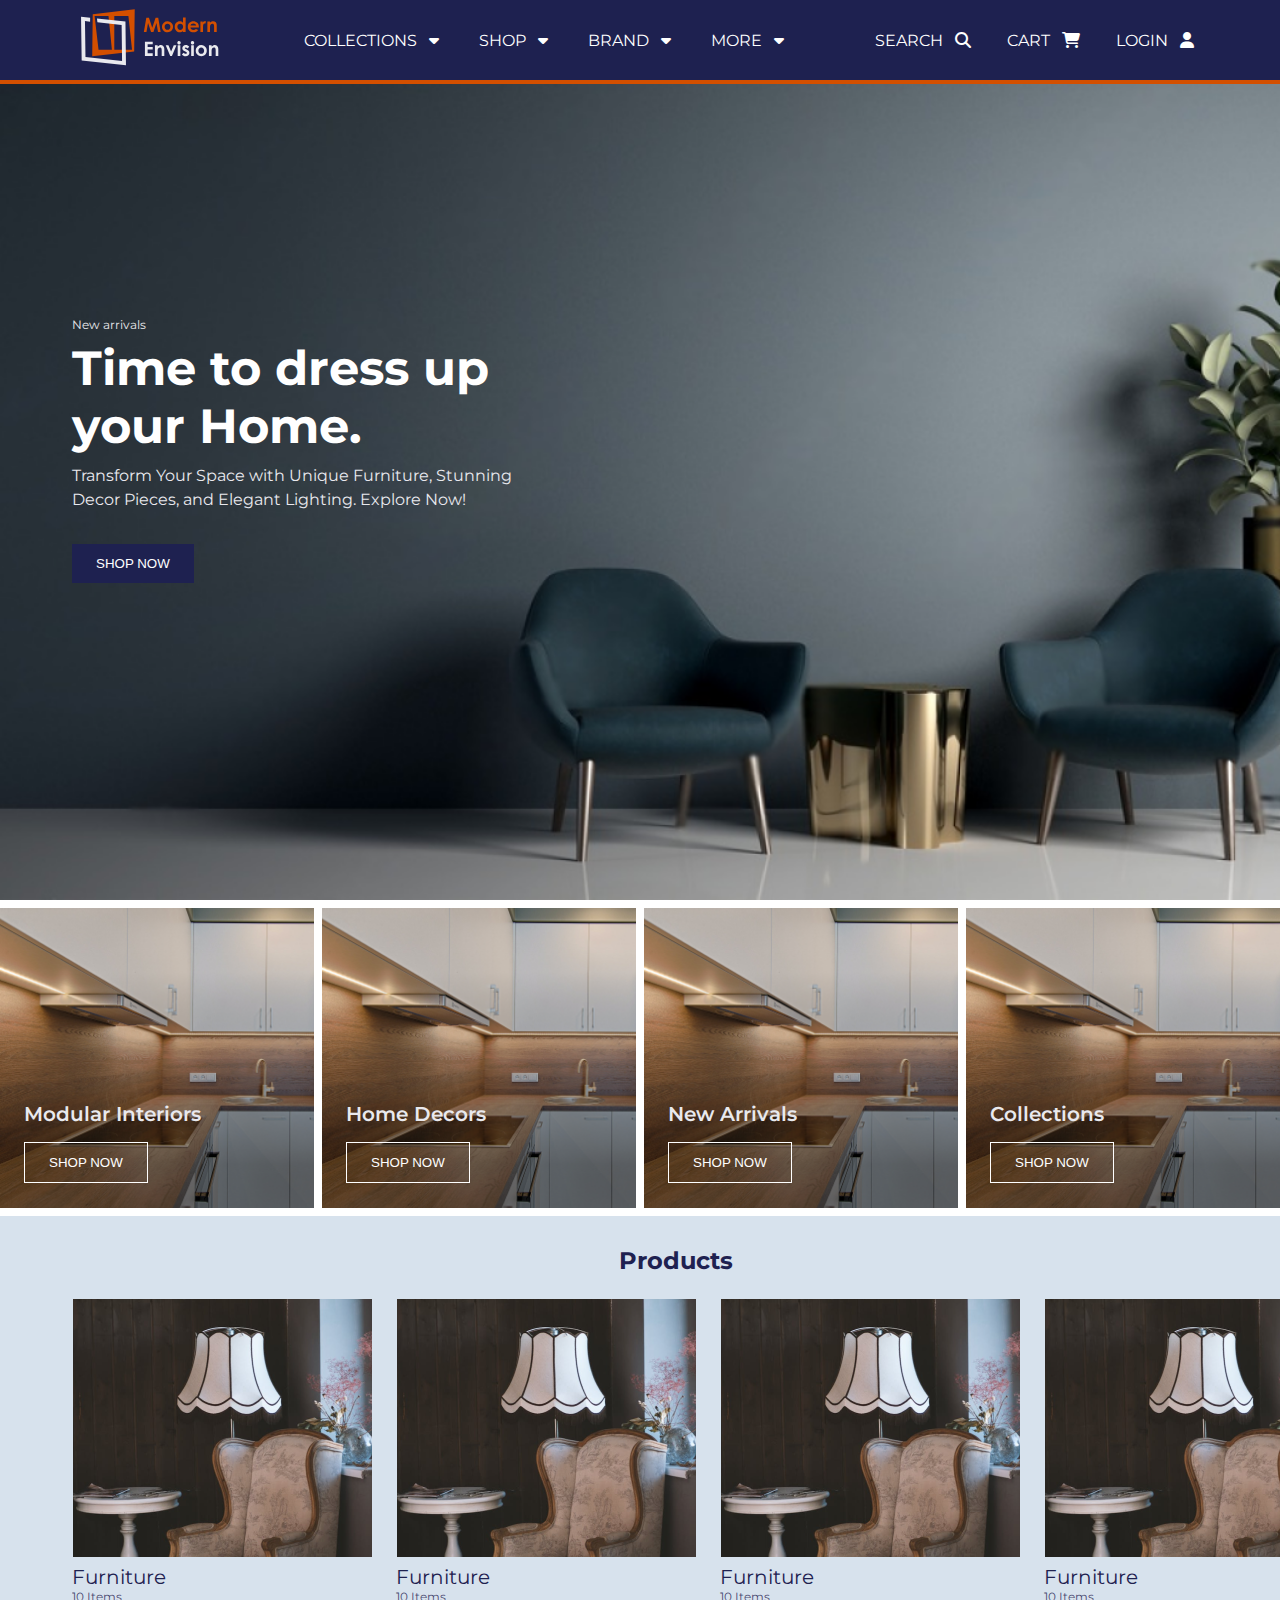
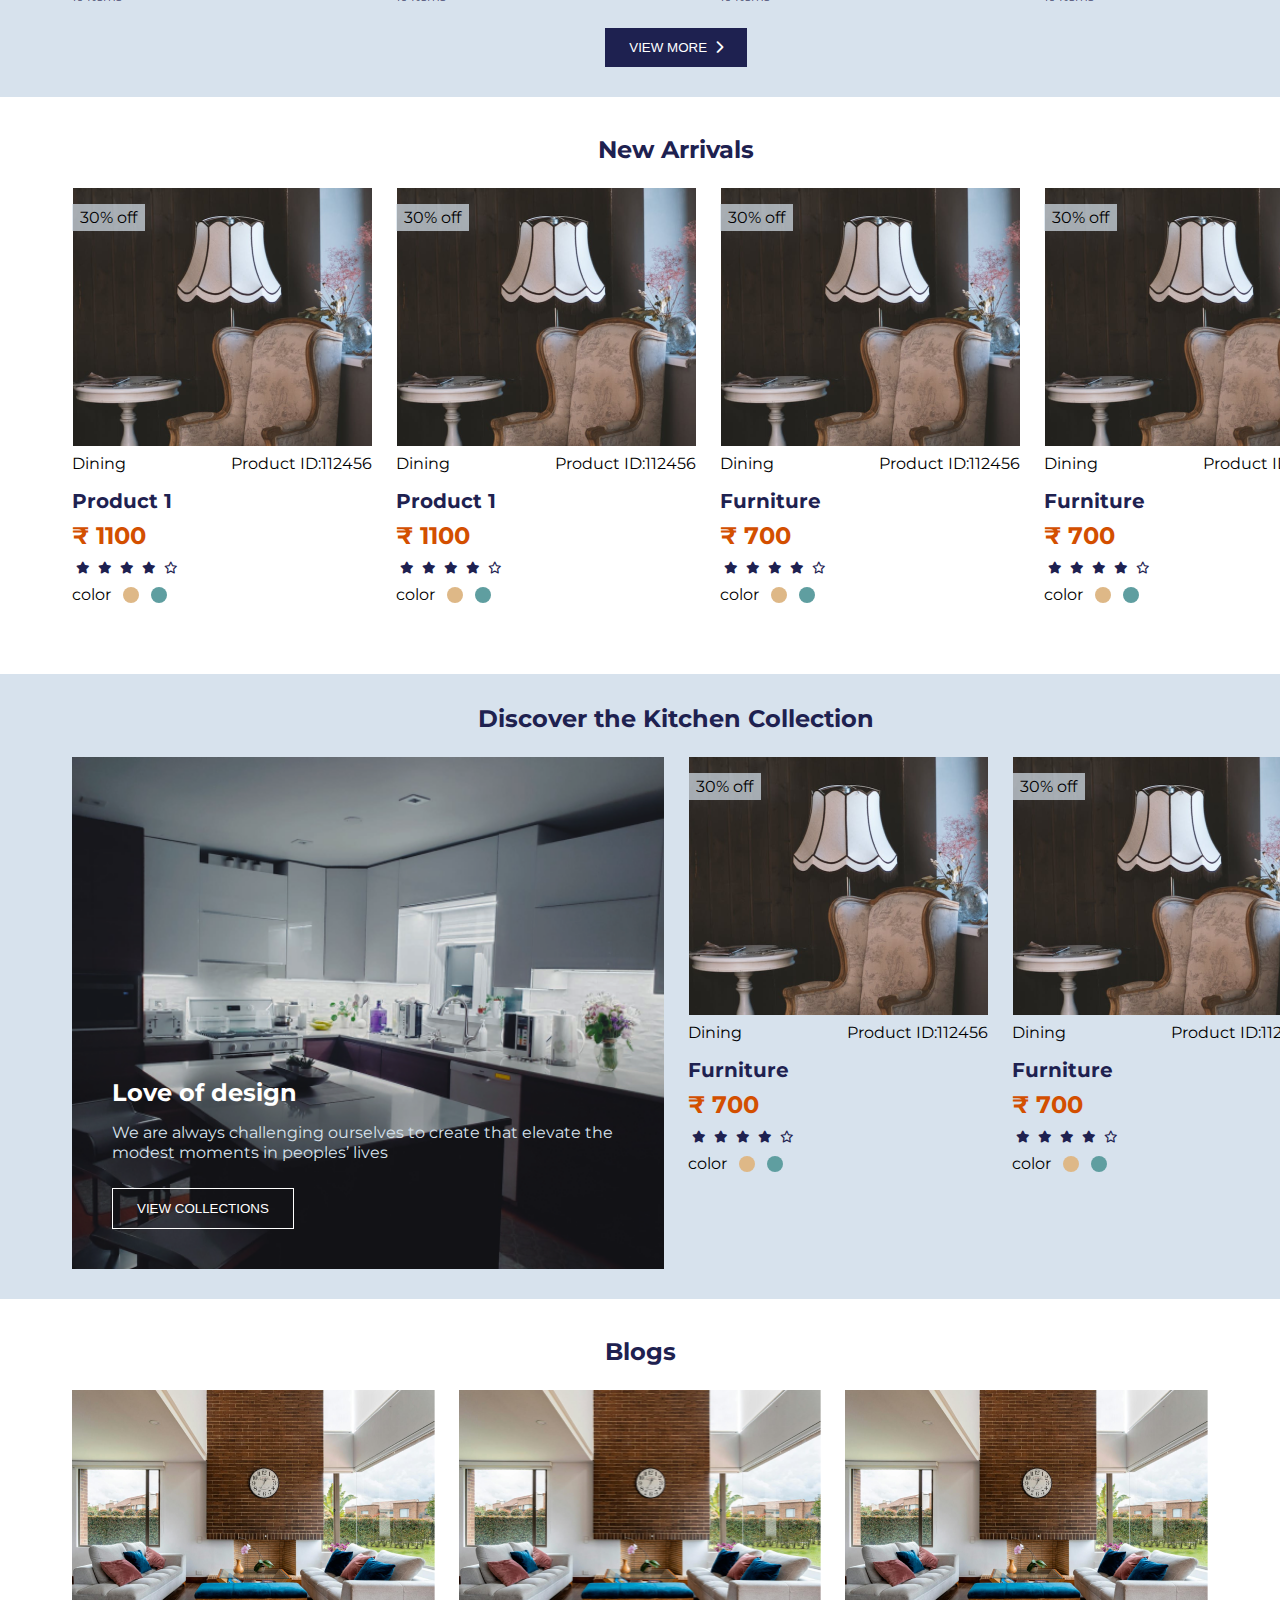
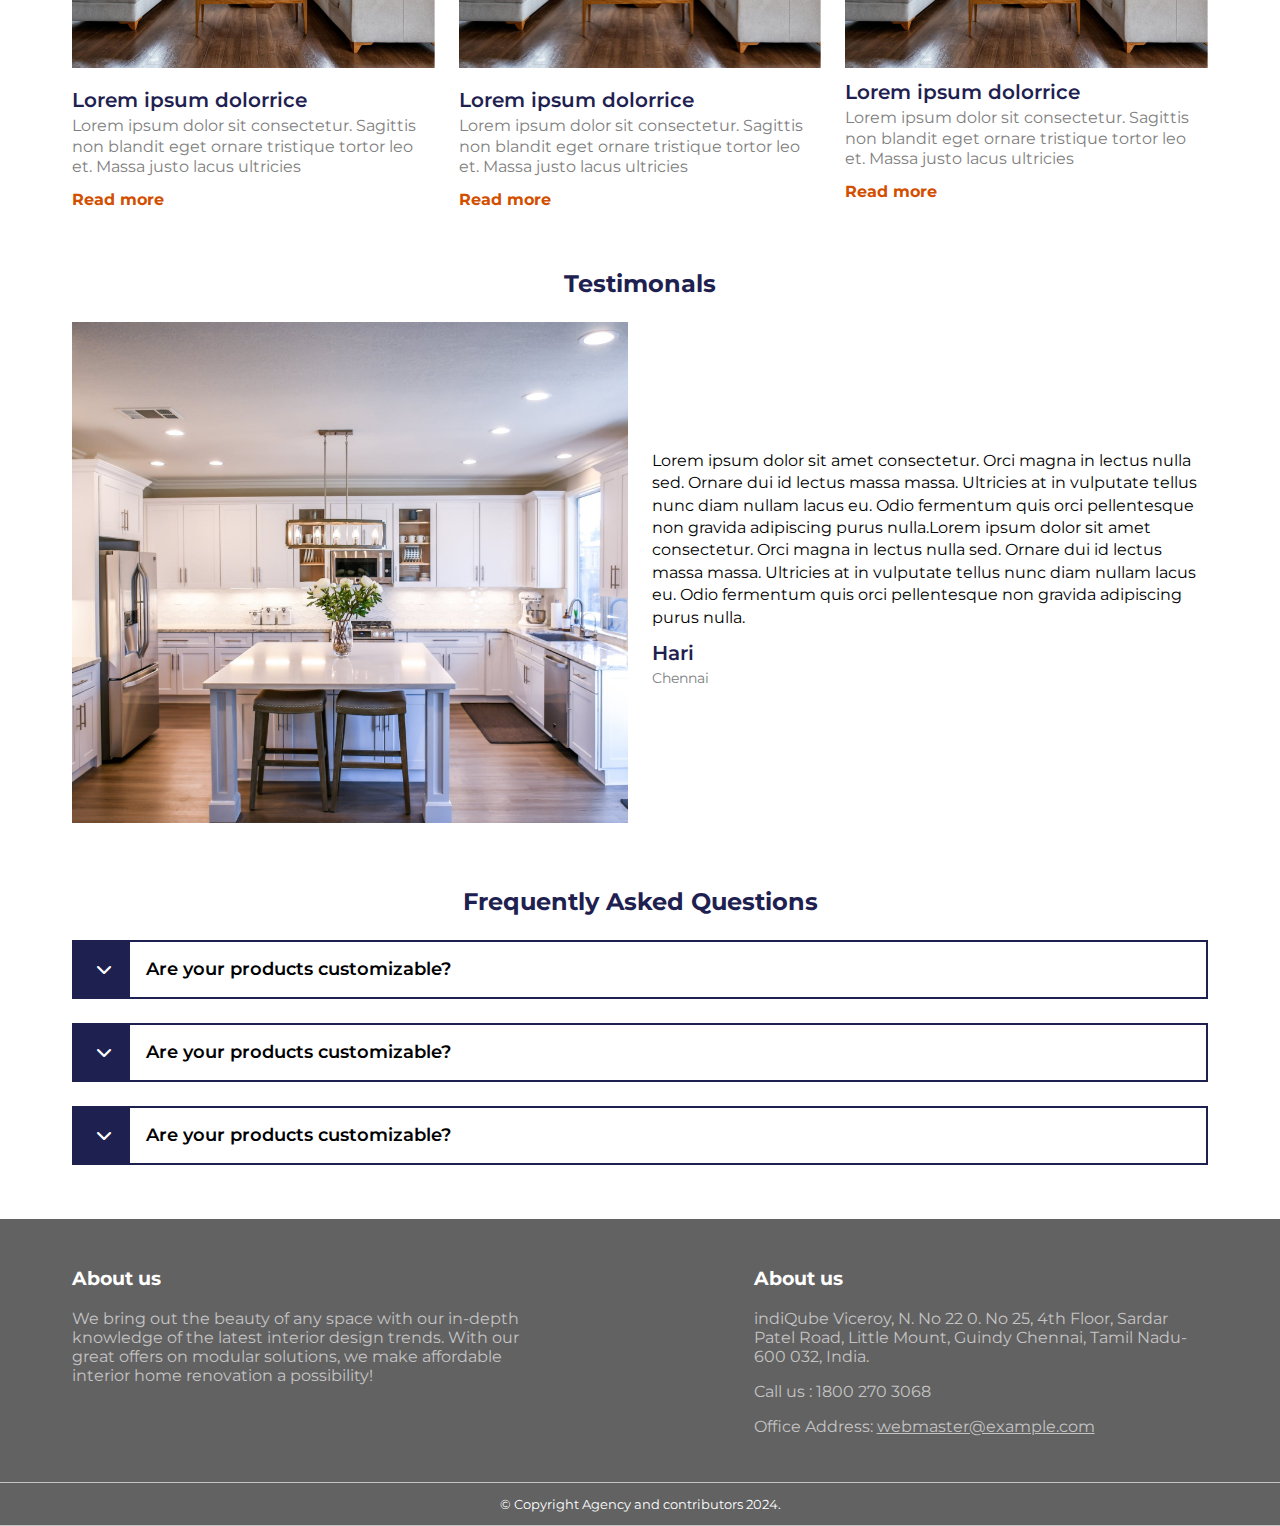
==== commit f1cb87e3: "Update main.html" ====
--- a/main.html
+++ b/main.html
@@ -15,7 +15,7 @@
     
     <header class="nav">
         <div class="logo-link">
-            <img src="Images/Logo.svg" alt="logo" class="logo">
+            <img src="Images/logo.svg" alt="logo" class="logo">
         </div>
         <div class="menu">
             <a href="#" class="menu-item">
@@ -617,4 +617,4 @@
     
     <script src="script.js"></script>
 </body>
-</html>+</html>
